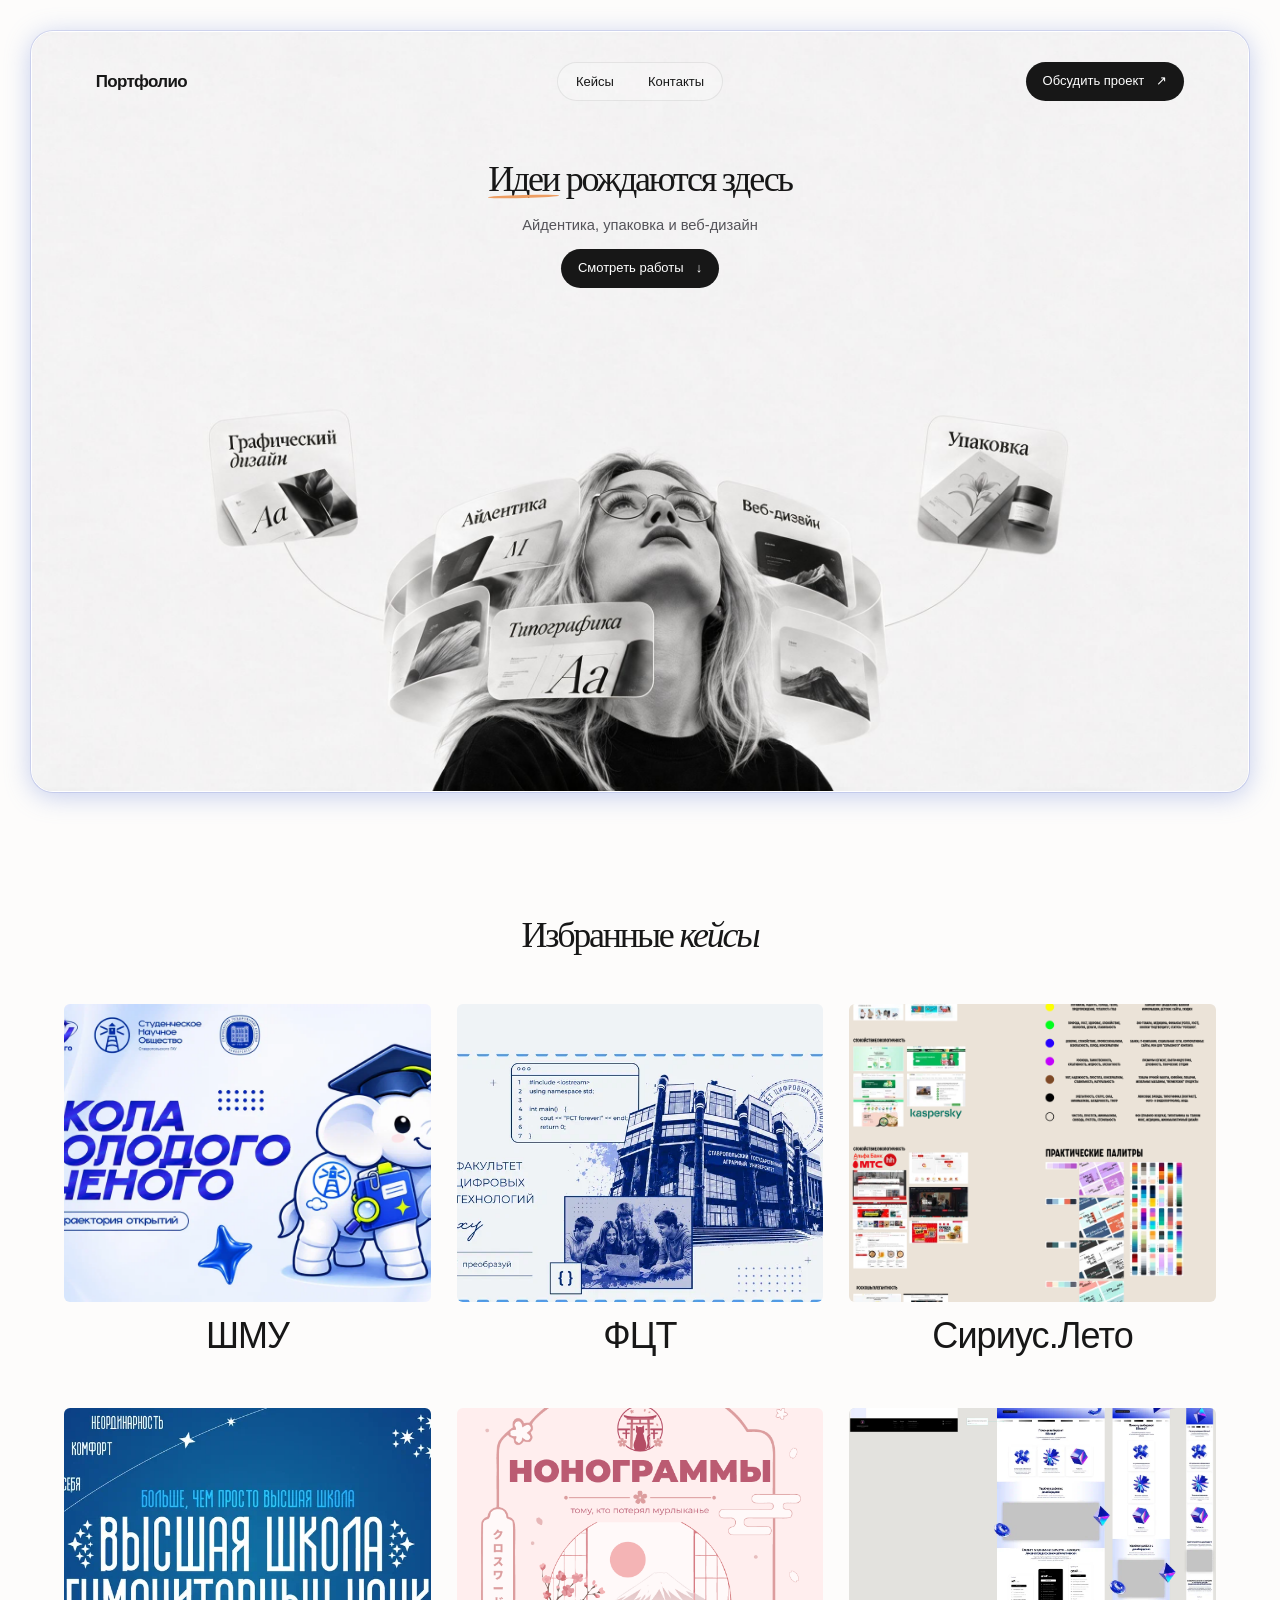
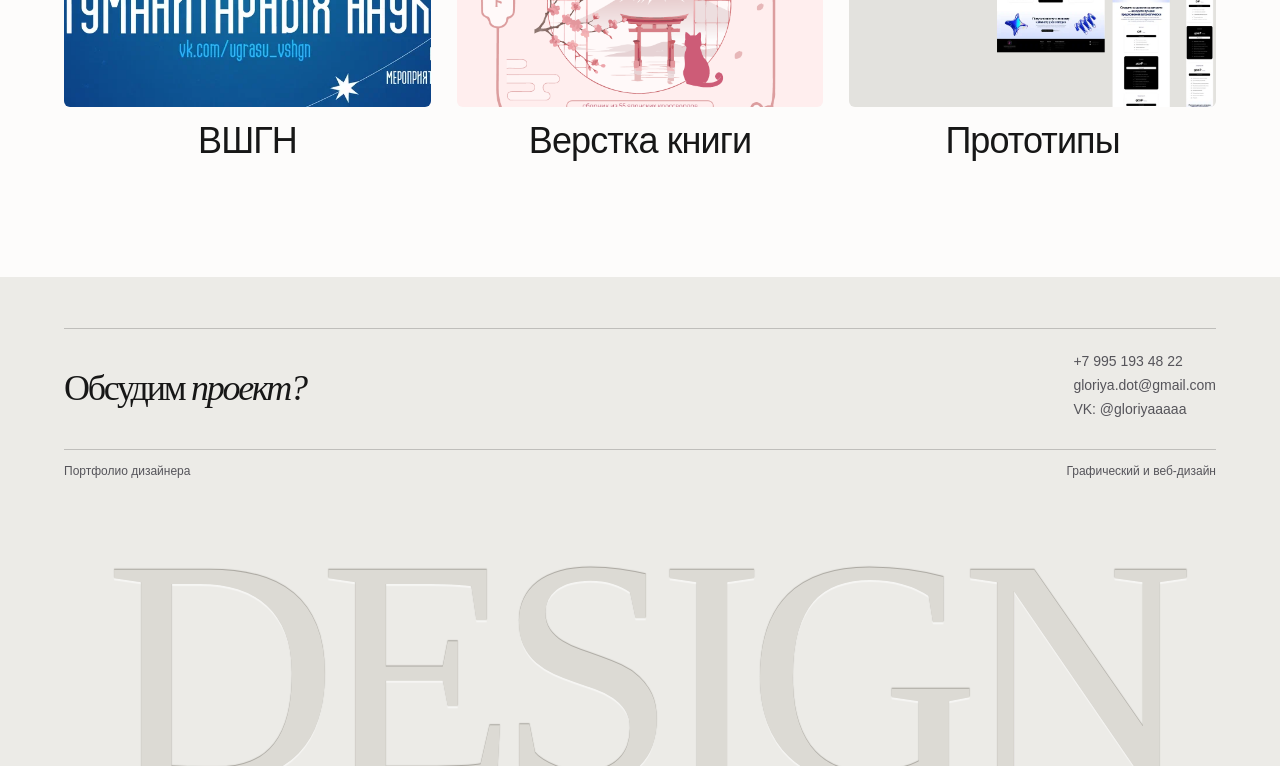
==== index.html @ abe5cf11 "Build designer portfolio site" ====
<!doctype html>
<html lang="ru">
<head>
  <meta charset="utf-8">
  <meta name="viewport" content="width=device-width, initial-scale=1">
  <meta name="description" content="Портфолио дизайнера. Айдентика, упаковка и веб-дизайн.">
  <title>Портфолио дизайнера</title>
  <link rel="icon" type="image/svg+xml" href="img/favicon.svg">
  <link rel="stylesheet" href="css/style.css">
</head>
<body id="top">
  <header class="hero">
    <img class="hero-image" src="img/hero-final.jpeg" width="3840" height="2160" fetchpriority="high" alt="">
    <div class="hero-nav">
      <a class="wordmark" href="#top">Портфолио</a>
      <nav aria-label="Навигация">
        <a href="#projects">Кейсы</a>
        <a href="#contact">Контакты</a>
      </nav>
      <a class="button desktop-contact" href="#contact">Обсудить проект <span aria-hidden="true">↗</span></a>
    </div>
    <div class="hero-content">
      <h1><em class="hero-idea">Идеи</em> рождаются здесь</h1>
      <p>Айдентика, упаковка и веб-дизайн</p>
      <a class="button" href="#projects">Смотреть работы <span aria-hidden="true">↓</span></a>
    </div>
  </header>

  <main>
    <section class="work" id="projects" aria-labelledby="work-title">
      <h2 id="work-title">Избранные <em>кейсы</em></h2>
      <div class="project-grid">
          <article class="project">
            <a class="project-cover lilac" href="shmu.html" aria-label="ШМУ"><img src="img/shmu.webp" alt=""></a>
            <div class="project-caption">
              <h3><a href="shmu.html">ШМУ</a></h3>
            </div>
          </article>
          <article class="project">
            <a class="project-cover mint" href="fct.html" aria-label="ФЦТ"><img src="img/fct.webp" alt=""></a>
            <div class="project-caption">
              <h3><a href="fct.html">ФЦТ</a></h3>
            </div>
          </article>
          <article class="project">
            <a class="project-cover sand" href="sirius-leto.html" aria-label="Сириус.Лето"><img src="img/sirius-leto.webp" alt=""></a>
            <div class="project-caption">
              <h3><a href="sirius-leto.html">Сириус.Лето</a></h3>
            </div>
          </article>
          <article class="project">
            <a class="project-cover blue" href="vshgn.html" aria-label="ВШГН"><img src="img/vshgn.webp" alt=""></a>
            <div class="project-caption">
              <h3><a href="vshgn.html">ВШГН</a></h3>
            </div>
          </article>
          <article class="project">
            <a class="project-cover rose" href="book.html" aria-label="Верстка книги"><img src="img/book-cover.png" alt=""></a>
            <div class="project-caption">
              <h3><a href="book.html">Верстка книги</a></h3>
            </div>
          </article>
          <article class="project">
            <a class="project-cover stone" href="prototypes.html" aria-label="Прототипы"><img src="img/prototypes.webp" alt=""></a>
            <div class="project-caption">
              <h3><a href="prototypes.html">Прототипы</a></h3>
            </div>
          </article>
      </div>
    </section>
  </main>

  <footer class="footer" id="contact">
    <div class="footer-top">
      <h2>Обсудим <em>проект?</em></h2>
      <div class="footer-contact">
        <p><a href="tel:+79951934822">+7 995 193 48 22</a></p>
        <p><a href="mailto:gloriya.dot@gmail.com">gloriya.dot@gmail.com</a></p>
        <p><a href="https://vk.com/gloriyaaaaa">VK: @gloriyaaaaa</a></p>
      </div>
    </div>
    <div class="footer-bottom"><span>Портфолио дизайнера</span><span>Графический и веб-дизайн</span></div>
    <div class="footer-word" aria-hidden="true">DESIGN</div>
  </footer>
</body>
</html>
---- css/style.css ----
:root {
  color-scheme: light;
  --ink: #171717;
  --muted: #55545a;
  --gutter: clamp(20px, 5vw, 76px);
  font-family: Arial, sans-serif;
  color: var(--ink);
  background: #fdfcfb;
}

*, *::before, *::after { box-sizing: border-box; }
body { margin: 0; }
a { color: inherit; text-decoration: none; }
a:focus-visible { outline: 2px solid #6550c9; outline-offset: 5px; }
h1, h2, h3, p { margin: 0; }

.hero {
  position: relative;
  isolation: isolate;
  overflow: hidden;
  display: flex;
  flex-direction: column;
  aspect-ratio: 16 / 10;
  min-height: 640px;
  margin: clamp(12px, 2.4vw, 36px);
  border: 1px solid #fff;
  border-radius: 22px;
  background: #f1f1f1;
  box-shadow: 0 4px 26px #7c91dd70, 0 0 0 1px #dedff0;
}

.hero-image {
  position: absolute;
  z-index: -1;
  inset: 0;
  width: 100%;
  height: 100%;
  object-fit: cover;
  object-position: center bottom;
}

.hero-nav {
  display: grid;
  grid-template-columns: 1fr auto 1fr;
  align-items: center;
  gap: 16px;
  padding: clamp(16px, 2.4vw, 36px) var(--gutter);
}

.wordmark { justify-self: start; font-size: 17px; font-weight: 700; letter-spacing: -.04em; }

nav {
  display: flex;
  gap: 4px;
  padding: 3px;
  border: 1px solid #17171714;
  border-radius: 100px;
  background: #ffffff35;
}

nav a { padding: 8px 15px; border-radius: 100px; font-size: 13px; }
nav a:hover { background: #ffffff80; }

.button {
  display: inline-flex;
  align-items: center;
  gap: 12px;
  padding: 11px 17px;
  border-radius: 100px;
  background: var(--ink);
  color: white;
  font-size: 13px;
  line-height: 1.3;
}

.button:hover { background: #36333e; }
.desktop-contact { justify-self: end; }

.hero-content {
  margin: clamp(14px, 2.4vw, 42px) 16px 0;
  text-align: center;
}

h1, .work h2, .footer h2 {
  font: normal clamp(56px, 6.4vw, 120px)/.93 Georgia, serif;
  letter-spacing: -.062em;
}

.hero-content p {
  margin: clamp(14px, 1.65vw, 26px) 0 16px;
  color: var(--muted);
  font-size: clamp(14px, 1.15vw, 18px);
}

.work {
  padding: clamp(58px, 7.5vw, 112px) var(--gutter) clamp(70px, 9vw, 135px);
}

.work h2 {
  margin-bottom: clamp(28px, 4vw, 58px);
  font-size: clamp(46px, 6vw, 96px);
}

.project-grid {
  display: grid;
  grid-template-columns: repeat(3, minmax(0, 1fr));
  column-gap: clamp(14px, 2vw, 30px);
  row-gap: clamp(26px, 4vw, 56px);
}

.project-cover {
  display: block;
  aspect-ratio: 1.23;
  overflow: hidden;
  border-radius: 6px;
  background: var(--cover-color); background-image: var(--cover, none); background-position: center; background-size: cover;
}

.lilac { --cover-color: #e6e0ef; }
.mint { --cover-color: #dfe9e3; }
.sand { --cover-color: #ebe3d8; }
.blue { --cover-color: #dee7ef; }
.rose { --cover-color: #efdfdf; }
.stone { --cover-color: #e3e2de; }

.project-caption { padding-top: 13px; }
.project-caption h3 { font-size: clamp(16px, 1.45vw, 22px); letter-spacing: -.025em; }
.project-caption p { margin-top: 4px; color: var(--muted); font-size: 14px; }

.footer {
  container-type: inline-size;
  overflow: hidden;
  padding: clamp(26px, 4vw, 60px) var(--gutter) 0;
  background: #ecebe7;
}

.footer-top {
  display: flex;
  flex-wrap: wrap;
  justify-content: space-between;
  align-items: center;
  gap: 24px;
  padding: 24px 0;
  border-block: 1px solid #17171735;
}

.footer h2 { font-size: clamp(42px, 6vw, 100px); }
.footer-contact p { margin-bottom: 12px; color: var(--muted); font-size: 14px; }
.footer-contact a { display: inline; padding: 0; background: transparent; color: inherit; font-size: inherit; text-decoration: none; }
.footer-contact a:hover { text-decoration: underline; }

.footer-bottom {
  display: flex;
  flex-wrap: wrap;
  justify-content: space-between;
  gap: 8px 24px;
  padding: 14px 0;
  color: var(--muted);
  font-size: 12px;
}

.footer-word {
  margin: .15em 0 -.12em;
  color: #dcdad4;
  font: 400 28cqw/.82 Georgia, serif;
  letter-spacing: -.058em;
  text-align: center;
  text-shadow: 0 -1px 1px #a7a49d, 0 2px 1px #fff8;
}

@media (max-width: 900px) {
  .hero { min-height: 570px; }
  h1 { font-size: clamp(47px, 8vw, 72px); }
}

@media (max-width: 640px) {
  .hero { aspect-ratio: auto; min-height: clamp(530px, 115vw, 640px); border-radius: 16px; }
  .hero-image { height: 77%; top: auto; }
  .hero-nav { display: flex; justify-content: space-between; padding: 14px 13px; }
  nav a { padding: 7px 9px; font-size: 12px; }
  .desktop-contact { display: none; }
  .hero-content { margin-top: 36px; }
  h1 { font-size: clamp(39px, 9.6vw, 61px); }
  .project-grid { grid-template-columns: repeat(2, minmax(0, 1fr)); }
}

.case-nav {
  display: flex;
  justify-content: space-between;
  align-items: center;
  gap: 20px;
  padding: clamp(24px, 3vw, 44px) clamp(20px, 2.4vw, 40px);
  font-size: 13px;
}
.case-nav > a:first-child {
  position: fixed;
  z-index: 10;
  top: 20px;
  left: clamp(20px, 2.4vw, 40px);
  padding: 11px 16px;
  border: 1px solid #17171720;
  border-radius: 100px;
  background: #fdfcfb;
  box-shadow: 0 2px 12px #17171712;
}
.case-nav > a:last-child { margin-left: auto; }
.case-nav > a:hover, .related-heading > a:hover { text-decoration: underline; }
.case { padding: clamp(36px, 5vw, 76px) clamp(20px, 2.4vw, 40px) 0; }
.case-heading { display: grid; grid-template-columns: 32% 68%; margin-bottom: clamp(48px, 6vw, 90px); }
.case-heading h1 { grid-column: 2; grid-row: 1; max-width: 630px; font-size: clamp(38px, 3vw, 50px); line-height: 1.05; letter-spacing: -.045em; overflow-wrap: anywhere; }
.case-category { grid-column: 1; grid-row: 1; margin-bottom: 22px; color: var(--muted); font-size: 14px; }
.case-gallery { display: grid; gap: clamp(36px, 4.1vw, 70px); }
.case-gallery img { display: block; width: 100%; height: auto; }
.related { padding: clamp(70px, 10vw, 150px) var(--gutter); }
.related-heading { display: flex; justify-content: space-between; align-items: end; gap: 20px; margin-bottom: clamp(28px, 4vw, 58px); }
.related-heading h2 { font: normal clamp(42px, 6vw, 90px)/.93 Georgia, serif; letter-spacing: -.062em; }
.related-heading > a { flex-shrink: 0; font-size: 14px; }
.related-grid { display: grid; grid-template-columns: repeat(3, minmax(0, 1fr)); gap: clamp(14px, 2vw, 30px); }
.related-card { font-size: clamp(16px, 1.45vw, 22px); font-weight: 700; letter-spacing: -.025em; }
.related-card > span:last-child { display: flex; justify-content: space-between; gap: 10px; padding-top: 13px; }
.related-cover { display: block; aspect-ratio: 1.23; border-radius: 6px; background: var(--cover-color); background-image: var(--cover, none); background-position: center; background-size: cover; }
@media (max-width: 640px) {
  .case-heading { display: flex; flex-direction: column; }
  .case-heading h1 { font-size: clamp(38px, 9vw, 50px); }
  .related-heading { align-items: start; flex-direction: column; }
  .related-grid { grid-template-columns: repeat(2, minmax(0, 1fr)); row-gap: 26px; }
}

.case-lead { grid-column: 2; max-width: 630px; margin-top: 14px; color: var(--muted); font-size: 18px; line-height: 1.4; }

.book-spread { display: grid; grid-template-columns: 1fr 1fr; }

.case-section { padding-top: clamp(42px, 6vw, 90px); border-top: 1px solid #17171735; }
.case-section-heading { display: grid; grid-template-columns: 32% 68%; gap: 0; margin-bottom: clamp(28px, 4vw, 60px); }
.case-section-heading span { color: var(--muted); font-size: 13px; }
.case-section h2 { font: normal clamp(32px, 4vw, 58px)/1 Georgia, serif; letter-spacing: -.04em; }
.case-media { display: grid; grid-template-columns: repeat(2, minmax(0, 1fr)); gap: clamp(20px, 4.1vw, 70px); }
.case-media > img, .case-media > figure { grid-column: 1 / -1; }
.case-media.graphics > img { grid-column: auto; }
.case-media figure { margin: 0; }
.case-media figcaption { padding-top: 10px; color: var(--muted); font-size: 14px; }
@media (max-width: 640px) {
  .case-section-heading { grid-template-columns: 1fr; gap: 16px; }
  .case-media { grid-template-columns: 1fr; }
  .case-media.graphics > img { grid-column: 1 / -1; }
}

.case-section-text { max-width: 630px; margin-left: 32%; font-size: 18px; line-height: 1.5; }
@media (max-width: 640px) { .case-section-text { margin-left: 0; } }

.book-example { margin: 0 0 clamp(36px, 4.1vw, 70px); }
.book-example:last-child { margin-bottom: 0; }
.book-example figcaption { padding-top: 10px; color: var(--muted); font-size: 14px; }

/* ШМУ */
.shmu-case .case-gallery > img,
.shmu-case .case-section .case-media > img {
  width: auto;
  max-width: min(100%, 900px);
  max-height: 650px;
  object-fit: contain;
  justify-self: center;
}
.shmu-case .case-media.graphics {
  grid-template-columns: repeat(3, minmax(0, 200px));
  justify-content: center;
  gap: 20px;
}
.shmu-case .case-media.graphics > img {
  grid-column: auto;
  width: min(100%, 160px);
  height: 160px;
  object-fit: contain;
  margin: 0;
}
@media (max-width: 640px) {
  .shmu-case .case-gallery > img,
  .shmu-case .case-section .case-media:not(.graphics) > img { max-height: none; }
}

.shmu-case .case-heading { display: block; text-align: center; }
.shmu-case .case-heading h1 { max-width: none; font-size: clamp(16px, 5.1vw, 86px); white-space: nowrap; }
.shmu-case .case-section-heading { position: relative; display: block; text-align: center; }
.shmu-case .case-section-heading span { position: absolute; left: 0; top: 0; }
.shmu-page .related-heading { justify-content: center; position: relative; }
.shmu-page .related-heading > a { position: absolute; right: 0; bottom: 0; }
.shmu-page .footer h2 { text-align: center; }
@media (max-width: 640px) {
  .shmu-case .case-media.graphics { grid-template-columns: repeat(3, minmax(0, 1fr)); gap: 12px; }
  .shmu-case .case-media.graphics > img { width: 100%; height: auto; aspect-ratio: 1; }
  .shmu-page .related-heading { align-items: center; }
  .shmu-page .related-heading > a { position: static; }
}

.shmu-case .shmu-badges { grid-template-columns: repeat(4, minmax(0, 1fr)); gap: 20px; }
.shmu-case .shmu-merch { grid-template-columns: repeat(2, minmax(0, 1fr)); gap: 20px; }
.shmu-case .shmu-badges > img, .shmu-case .shmu-merch > img { grid-column: auto; width: 100%; max-height: none; }
.shmu-case .shmu-merch > img { aspect-ratio: 1; object-fit: cover; }
.fct-case .case-heading { display: block; text-align: center; }
.fct-case .case-heading h1 { max-width: none; font-size: clamp(70px, 12vw, 180px); }
.fct-case .case-media > img, .sirius-case .case-media > img { width: auto; max-width: min(100%, 900px); max-height: 650px; object-fit: contain; justify-self: center; }
.fct-case .fct-logos { grid-template-columns: repeat(2, minmax(0, 240px)); justify-content: center; }
.fct-case .fct-logos > img { grid-column: auto; width: 100%; max-height: 180px; }
.book-case .book-example { max-width: 900px; margin-inline: auto; }
@media (max-width: 640px) {
  .shmu-case .shmu-badges { grid-template-columns: repeat(4, minmax(0, 1fr)); gap: 6px; }
  .shmu-case .shmu-merch { gap: 12px; }
  .fct-case .fct-logos { grid-template-columns: repeat(2, minmax(0, 1fr)); }
}

.vshgn-case .case-media { max-width: 900px; margin-inline: auto; }
.vshgn-case .vshgn-grid { grid-template-columns: repeat(2, minmax(0, 1fr)); gap: 20px; }
.vshgn-case .vshgn-grid > img { grid-column: auto; }

.fct-case .case-media > .book-spread { grid-column: 1 / -1; width: min(100%, 900px); justify-self: center; }


.case-heading { display: block; text-align: center; }
.case-heading h1, .case-lead { max-width: none; margin-inline: auto; }
.case-section-heading { display: block; position: relative; text-align: center; }
.case-section-heading span { position: absolute; left: 0; }
.work h2, .project-caption, .related-heading h2, .footer h2 { text-align: center; }
.related-heading { justify-content: center; position: relative; }
.related-heading > a { position: absolute; right: 0; }
.fct-vk-small { max-width: 430px !important; }
.fct-pair { grid-column: 1 / -1; display: grid; grid-template-columns: 1fr 1fr; gap: 20px; width: min(100%, 900px); justify-self: center; }
.fct-pair img { width: 100%; height: auto; }

.project-cover img { display: block; width: 100%; height: 100%; object-fit: cover; }

h1, h2, h3, h4, h5, h6 {
  font-size: 36px !important;
  font-weight: 400 !important;
}

.case-heading h1 {
  font-size: 52px !important;
  font-weight: 800 !important;
}

.shmu-case .case-heading h1 {
  white-space: normal;
}


html { scroll-behavior: smooth; }
.hero-idea {
  position: relative;
  display: inline-block;
  font-style: normal;
}
.hero-idea::after {
  position: absolute;
  right: 0;
  bottom: -.04em;
  left: 0;
  height: .075em;
  border-radius: 100%;
  background: #ed9d62;
  content: "";
  transform: rotate(-1.5deg);
}
.footer-contact p { margin: 0 0 8px; }

@media (max-width: 640px) {
  .hero { min-height: 500px; margin: 10px; }
  .hero-nav { gap: 8px; }
  .wordmark { font-size: 15px; }
  .hero-nav nav { gap: 0; }
  .hero-nav nav a { padding: 7px 8px; font-size: 11px; }
  .hero-content { margin-inline: 10px; }
  .hero-content h1 { font-size: clamp(40px, 10vw, 56px); }
  .hero-content .button { font-size: 12px; }
  .case-nav { min-height: 64px; }
  .case-nav > a:first-child { top: 12px; left: 12px; padding: 9px 12px; }
  .case-nav .wordmark { font-size: 14px; }
  .case { padding-inline: 16px; }
  .case-heading { margin-bottom: 34px; }
  .case-heading h1 { font-size: clamp(36px, 10vw, 52px) !important; overflow-wrap: anywhere; }
  .case-section { padding-top: 36px; }
  .case-section-heading { margin-bottom: 22px; }
  .case-section h2 { font-size: 30px !important; }
  .case-media { gap: 12px; }
  .vshgn-case .case-media { grid-template-columns: repeat(2, minmax(0, 1fr)); }
  .related { padding-inline: 16px; }
  .related-heading { align-items: center; }
  .related-heading > a { position: static; }
  .footer { padding-inline: 18px; }
  .footer-top { align-items: center; flex-direction: column; text-align: center; }
  .footer-top h2 { font-size: 34px !important; }
  .footer-contact { text-align: center; }
  .footer-word { font-size: 25cqw; }
  .fct-pair { gap: 8px; }
}
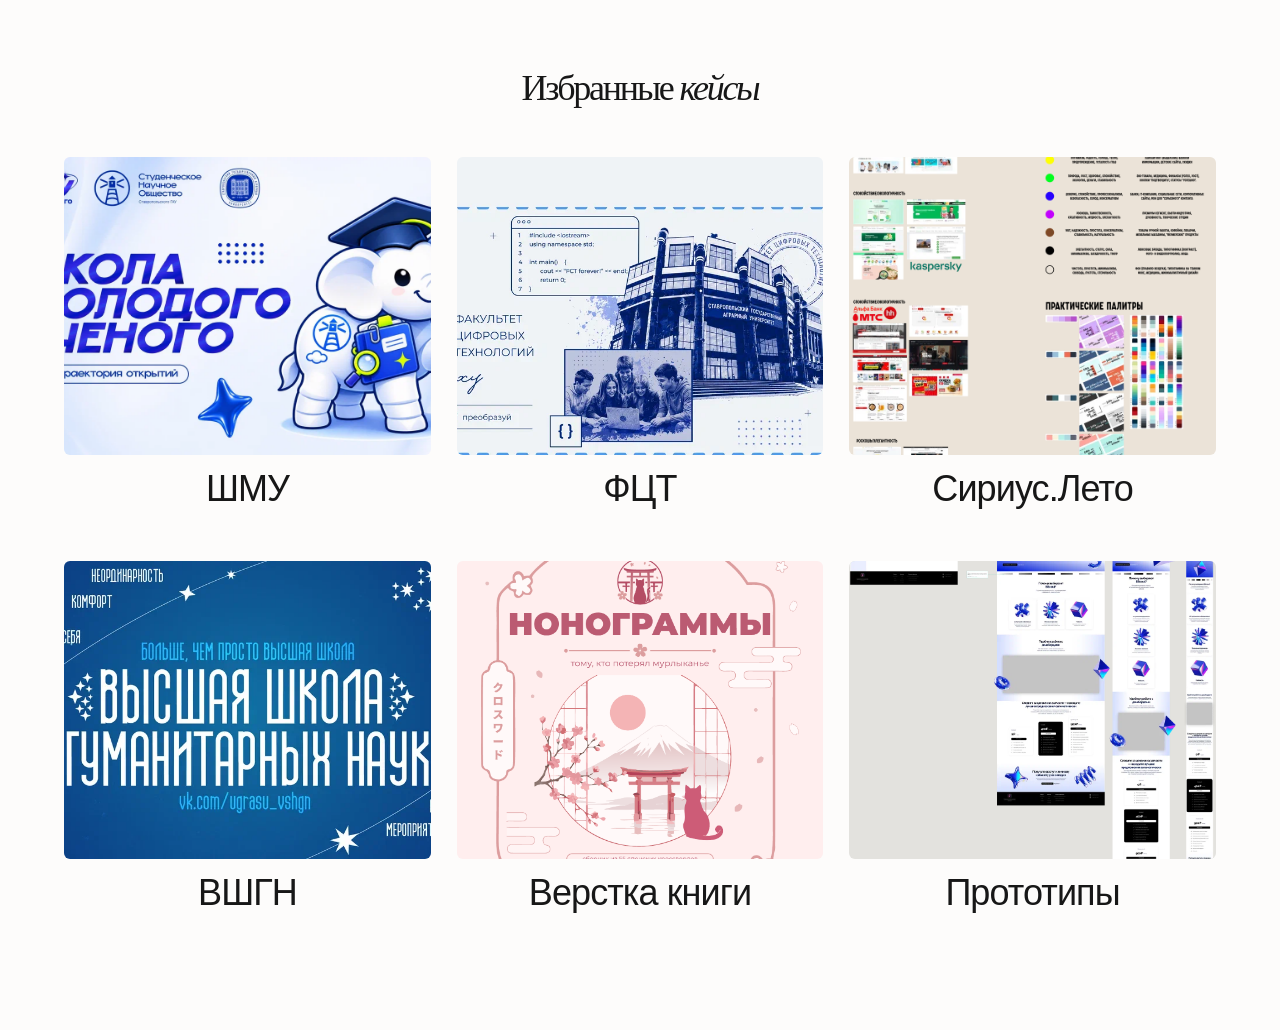
==== commit 880259ad: "Add free portfolio version" ====
--- a/index.html
+++ b/index.html
@@ -7,27 +7,12 @@
   <title>Портфолио дизайнера</title>
   <link rel="icon" type="image/svg+xml" href="img/favicon.svg">
   <link rel="stylesheet" href="css/style.css">
+  <link rel="stylesheet" href="css/free.css">
 </head>
 <body id="top">
-  <header class="hero">
-    <img class="hero-image" src="img/hero-final.jpeg" width="3840" height="2160" fetchpriority="high" alt="">
-    <div class="hero-nav">
-      <a class="wordmark" href="#top">Портфолио</a>
-      <nav aria-label="Навигация">
-        <a href="#projects">Кейсы</a>
-        <a href="#contact">Контакты</a>
-      </nav>
-      <a class="button desktop-contact" href="#contact">Обсудить проект <span aria-hidden="true">↗</span></a>
-    </div>
-    <div class="hero-content">
-      <h1><em class="hero-idea">Идеи</em> рождаются здесь</h1>
-      <p>Айдентика, упаковка и веб-дизайн</p>
-      <a class="button" href="#projects">Смотреть работы <span aria-hidden="true">↓</span></a>
-    </div>
-  </header>
 
   <main>
-    <section class="work" id="projects" aria-labelledby="work-title">
+    <section class="work free-work" id="projects" aria-labelledby="work-title">
       <h2 id="work-title">Избранные <em>кейсы</em></h2>
       <div class="project-grid">
           <article class="project">
@@ -70,17 +55,5 @@
     </section>
   </main>
 
-  <footer class="footer" id="contact">
-    <div class="footer-top">
-      <h2>Обсудим <em>проект?</em></h2>
-      <div class="footer-contact">
-        <p><a href="tel:+79951934822">+7 995 193 48 22</a></p>
-        <p><a href="mailto:gloriya.dot@gmail.com">gloriya.dot@gmail.com</a></p>
-        <p><a href="https://vk.com/gloriyaaaaa">VK: @gloriyaaaaa</a></p>
-      </div>
-    </div>
-    <div class="footer-bottom"><span>Портфолио дизайнера</span><span>Графический и веб-дизайн</span></div>
-    <div class="footer-word" aria-hidden="true">DESIGN</div>
-  </footer>
 </body>
 </html>
--- a/css/free.css
+++ b/css/free.css
@@ -0,0 +1,3 @@
+body { padding-top: 34px; }
+.free-work { padding-top: 38px; }
+.free-work > h2 { margin-bottom: clamp(28px, 4vw, 58px); }
